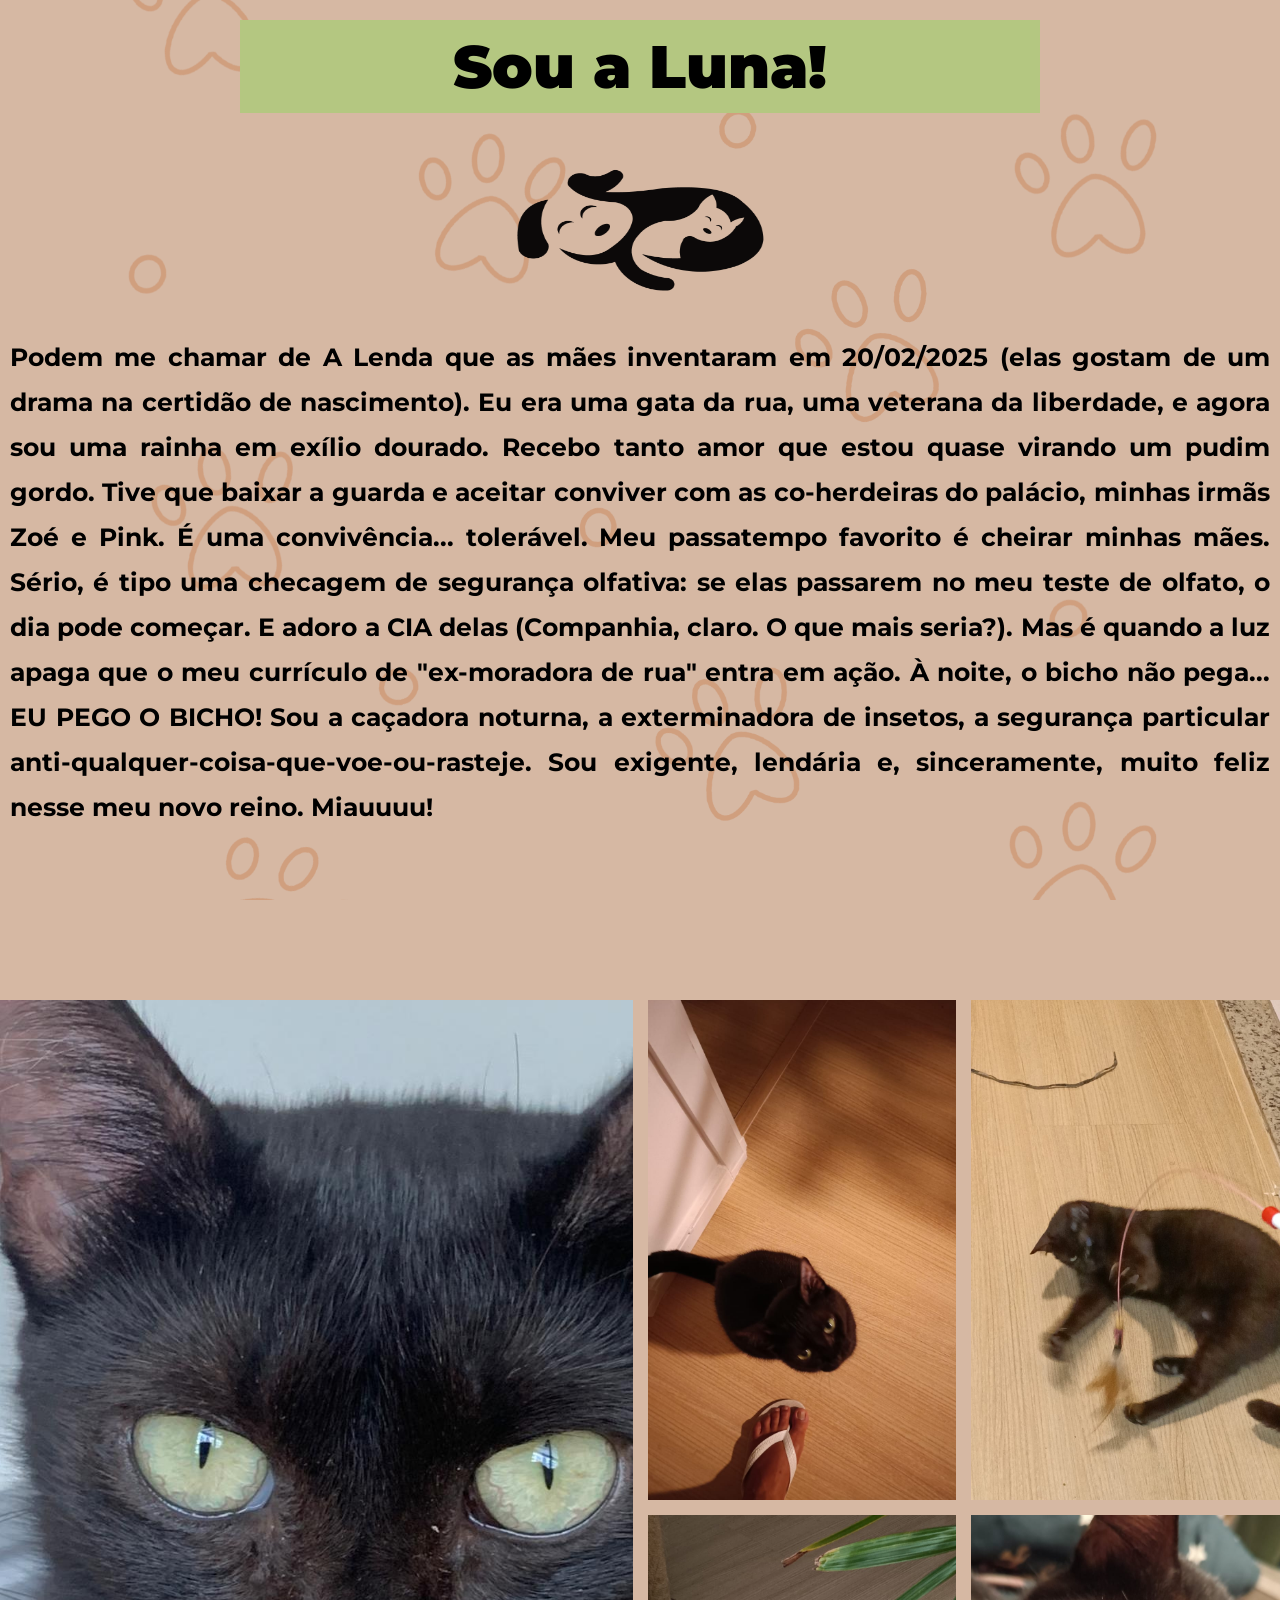
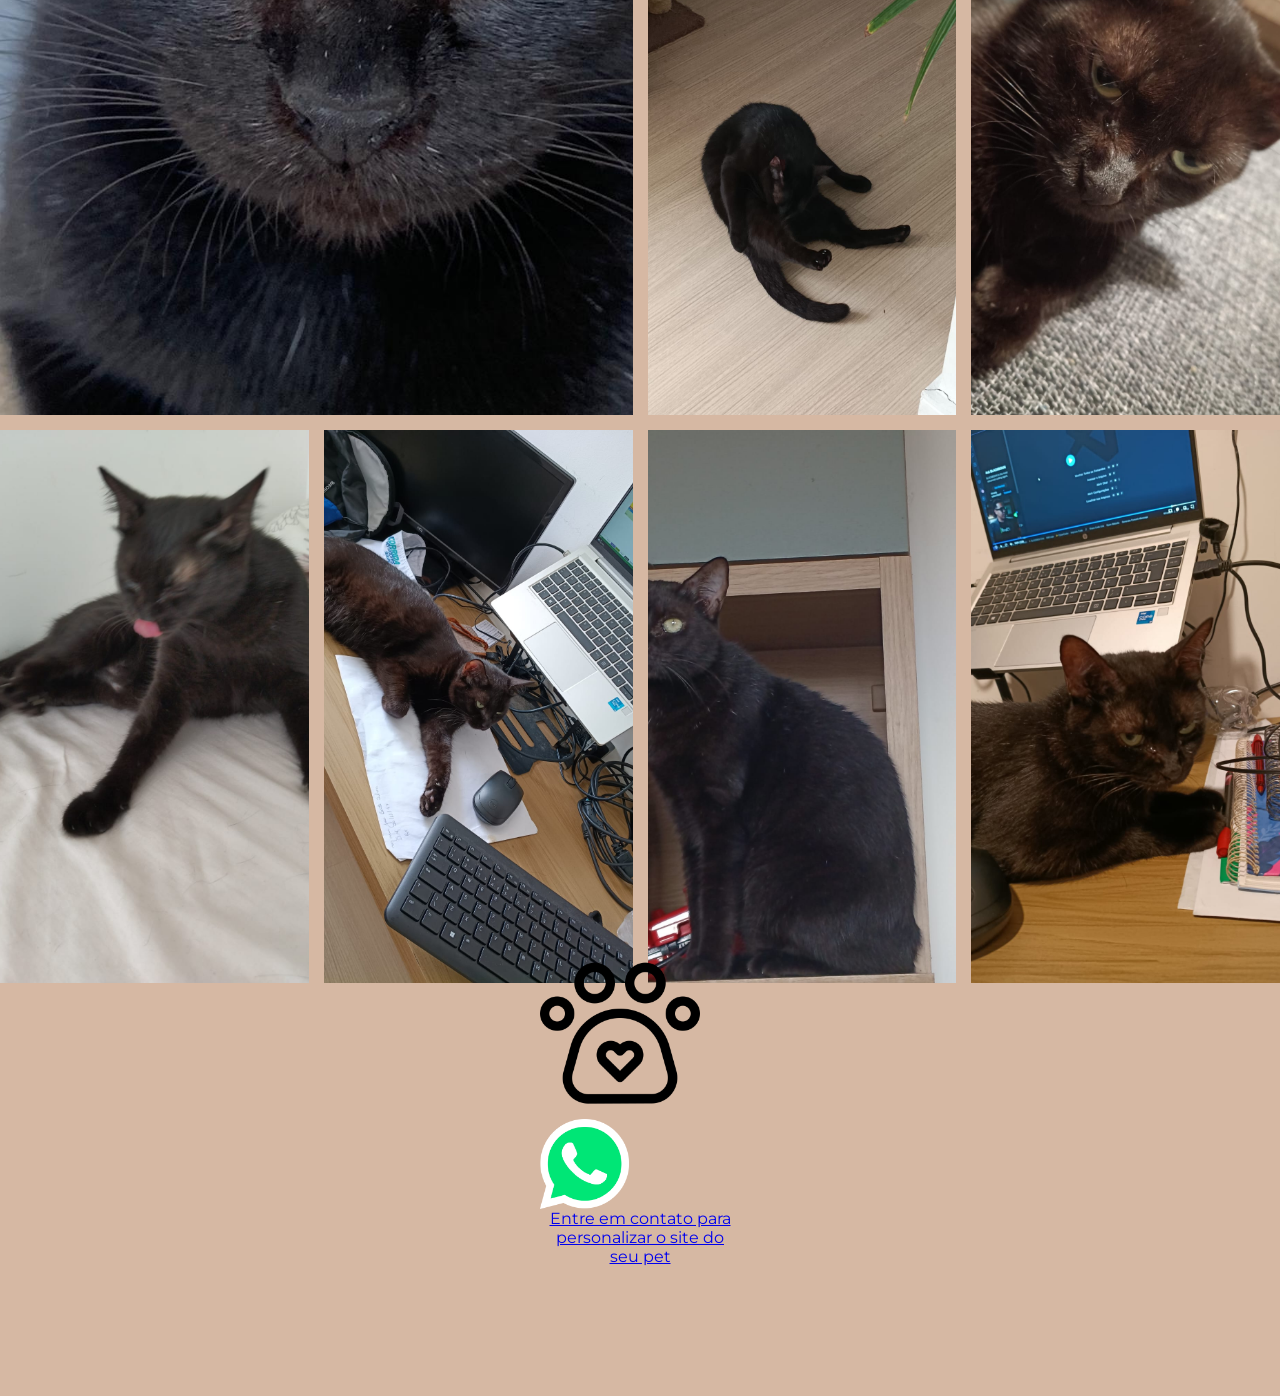
==== luna.html @ 85b07d30 "primeira" ====
<!DOCTYPE html>
<html lang="pt-br">

<head>
    <meta charset="UTF-8">
    <meta name="viewport" content="width=device-width, initial-scale=1.0">
    <title>Luna</title>
    <link rel="preconnect" href="https://fonts.googleapis.com">
    <link rel="preconnect" href="https://fonts.gstatic.com" crossorigin>
    <link href="https://fonts.googleapis.com/css2?family=Montserrat:ital,wght@0,100..900;1,100..900&display=swap"
        rel="stylesheet">

    <link rel="stylesheet" href="./styles.css">
</head>

<body class="home">
    <!-- <div class="mascara">
        <img class="background-image" src="./img/patinhas.png" alt="pets" />

    </div> -->
    <div class="luna">Sou a Luna!</div>
    <img class="cat-gov" src="./img/cat_dog.png" alt="Foto do gato e do cachorro" />
    <br>
    <h1 class="vida-zoe"> Podem me chamar de A Lenda que as mães inventaram em 20/02/2025 (elas gostam de um drama na
        certidão de nascimento).

        Eu era uma gata da rua, uma veterana da liberdade, e agora sou uma rainha em exílio dourado. Recebo tanto amor
        que estou quase virando um pudim gordo. Tive que baixar a guarda e aceitar conviver com as co-herdeiras do
        palácio, minhas irmãs Zoé e Pink. É uma convivência... tolerável.

        Meu passatempo favorito é cheirar minhas mães. Sério, é tipo uma checagem de segurança olfativa: se elas
        passarem no meu teste de olfato, o dia pode começar. E adoro a CIA delas (Companhia, claro. O que mais seria?).

        Mas é quando a luz apaga que o meu currículo de "ex-moradora de rua" entra em ação. À noite, o bicho não pega...
        EU PEGO O BICHO! Sou a caçadora noturna, a exterminadora de insetos, a segurança particular
        anti-qualquer-coisa-que-voe-ou-rasteje.

        Sou exigente, lendária e, sinceramente, muito feliz nesse meu novo reino. Miauuuu!</h1>
    <section class="galeria">
        <div class="container">
            <div class="section-header">

            </div>
            <div class="galeria-grid">

                <div class="galeria-item grande">
                    <img src="./img/luna/luna1.jpeg"" alt=" foto_luna1">
                </div>
                <div class="galeria-item">
                    <img src="./img/luna/luna2.jpeg" alt="foto_luna2">
                </div>
                <div class="galeria-item">
                    <img src="./img/luna/luna4.jpeg" alt="foto_luna4">
                </div>
                <div class="galeria-item">
                    <img src="./img/luna/luna5.jpeg" alt="foto_luna5">
                </div>
                <div class="galeria-item">
                    <img src="./img/luna/luna6.jpeg" alt="foto_luna6">
                </div>
                <div class="galeria-item">
                    <img src="./img/luna/luna3.jpeg" alt="foto_luna3">
                </div>
                <div class="galeria-item">
                    <img src="./img/luna/luna7.jpeg" alt="foto_luna7">
                </div>
                <div class="galeria-item">
                    <img src="./img/luna/luna8.jpeg" alt="foto_luna8">
                </div>
                <div class="galeria-item">
                    <img src="./img/luna/luna9.jpeg" alt="foto_luna9">
                </div>
            </div>
        </div>

        <div class="voltar">
            <a href="./index.html" title="Voltar ao início">
                <img src="./img/patinha.png" alt="Patinha para voltar" />
                <span class="legenda">Clique na pata para voltar ao início do site</span>
            </a>
        </div>

        <div class="link-whatsapp">
            <a href="https://wa.me/5579999920872?text=Quero%20um%20site%20personalidade%20para%20meu%20pet."
                target="_blank" rel="noopener noreferrer">
                <img src="./img/whatsapp.png" alt="WhatsApp" />
                <div class="whatsapp-texto">
                    <p>Entre em contato para</p>
                    <p>personalizar o site do seu pet</p>
                </div>

</body>

</html>
---- styles.css ----
* {
  margin: 0;
  padding: 0;
  box-sizing: border-box;
  font-family: "Montserrat", sans-serif;
}

body.home {
  position: relative;
  /* preciso para posicionar o pseudoelemento */
  background-color: rgb(214, 184, 163);
  overflow-x: hidden;
  /* evita scroll horizontal */
  /* seus demais estilos do body */
}

body.home::before {
  content: "";
  position: fixed;
  /* fixa na tela */
  top: 0;
  left: 0;
  width: 100vw;
  /* ocupa toda a largura da viewport */
  height: 100vh;
  /* ocupa toda a altura da viewport */
  background-image: url('./img/patinhas.png');
  background-repeat: no-repeat;
  background-position: center center;
  background-size: cover;
  /* cobre toda a área */
  opacity: 0.3;
  /* deixa a imagem mais suave, ajuste como quiser */
  pointer-events: none;
  /* para não bloquear cliques */
  z-index: -2;
  /* fica na frente do fundo do body, mas atrás do conteúdo */
}

/* Fundo patinhas (atrás de tudo) */
.fundo-pat {
  position: fixed;
  top: 0;
  left: 0;
  width: 100vw;
  /* ocupa 100% da largura da viewport */
  height: 100vh;
  /* ocupa 100% da altura da viewport */
  background-image: url('./img/patinhas.png');
  background-repeat: no-repeat;
  background-position: center center;
  background-size: cover;
  /* cobre toda a área, mantendo proporção */
  opacity: 0.3;
  /* deixa a imagem suave */
  z-index: -2;
  /* fica atrás de tudo */
  pointer-events: none;
  /* não bloqueia cliques */
}

/* Fundo toda.jpeg (acima das patinhas, atrás do conteúdo) */
.fundo-toda {
  position: fixed;
  top: 50%;
  left: 50%;
  width: 60vw;
  height: 100vh;
  background-image: url('./img/toda.jpeg');
  background-repeat: no-repeat;
  background-position: center center;

  /* Aumenta a imagem para 120% do tamanho do container */
  background-size: 120% auto;
  /* 120% largura, altura automática */

  transform: translate(-50%, -50%);
  opacity: 1;
  z-index: -1;
  pointer-events: none;
}


/* Botões */
.meninas button {
  position: fixed;
  padding: 10px 20px;
  font-size: 28px;
  cursor: pointer;
  border: none;
  border-radius: 30px;
  width: 239px;
  height: 64px;
  filter: drop-shadow(0px 4px 4px rgba(0, 0, 0, 0.25));
  font-weight: 700;
  z-index: 10;
  pointer-events: auto;
  transition: background-color 0.3s;
}

/* Posicionamento dos botões */
#btn1 {
  top: 60vh;
  left: 25vw;
  background-color: rgb(161, 96, 58);
  color: white;
}

#btn2 {
  top: 60vh;
  left: 45vw;
  background-color: rgb(180, 199, 129);
  color: black;
}

#btn3 {
  top: 60vh;
  left: 65vw;
  background-color: rgb(21, 12, 7);
  color: white;
}

/* Conteúdo */
.content {
  position: fixed;
  top: 20px;
  left: 50%;
  padding: 20px 40px;
  text-align: center;
  max-width: 800px;
  width: 100vw;
  transform: translateX(-50%);
  z-index: 20;
  color: black;
  background-color: rgb(214, 184, 163);
  border-radius: 30px;
}

.content h1 {
  font-size: 30px;
  margin-bottom: 20px;
}

.content p {
  font-size: 22px;
  max-width: 800px;
  margin: 0 auto;
  color: black;
}

.content img {
  width: 40px;
  vertical-align: middle;
  margin: 0 6px;
}

.zoe {
  color: brown;
  top: 20px;
  left: 50%;
  padding: 10px;
  text-align: center;
  max-width: 800px;
  margin: 20px auto;
  font-size: 5px;
  background: rgb(161, 96, 58);
  color: white;
  font-weight: 900;
  font-size: 60px;


}

.luna {
  color: rgb(53, 6, 221);
  top: 20px;
  left: 50%;
  padding: 10px;
  text-align: center;
  max-width: 800px;
  margin: 20px auto;
  font-size: 50px;
  background: rgb(180, 199, 129);
  color: black;
  font-weight: 900;
  font-size: 60px;

}

.pink {
  color: rgb(218, 221, 9);
  top: 20px;
  left: 50%;
  padding: 10px;
  text-align: center;
  max-width: 800px;
  margin: 20px auto;
  font-size: 50px;
  background: rgb(21, 12, 7);
  color: white;
  font-weight: 900;
  font-size: 60px;

}

.imagem-zoe2 {
  height: 500px;
  top: 20px;
  left: 50%;
  padding: 10px;
  text-align: center;
  max-width: 800px;
  margin: 20px auto;

}

.galeria {
  background: var(--bg);
  padding: 100px 0;
}

.galeria-grid {
  display: grid;
  grid-template-columns: repeat(4, 1fr);
  grid-template-rows: repeat(2, 500px);
  gap: 15px;
}

/* Primeiro item ocupa 2 colunas e 2 linhas */
.galeria-item.grande {
  grid-column: span 2;
  grid-row: span 2;
}

.galeria-item {
  border-radius: var(--radius-sm);
  overflow: hidden;
  position: relative;
}

.galeria-item img {
  width: 100%;
  height: 100%;
  object-fit: cover;
  transition: var(--transition);
}

.galeria-item:hover img {
  transform: scale(1.1);
}

.vida-zoe {
  top: 5%; 
  /* left: 0%;   */
  padding: 10px;
  text-align: justify;
  max-width: 1500px;
  margin: 60px auto;
  line-height: 180%;
  font-size: 25px;
  /* background-color: rgb(214, 184, 163) ; */
}

.cat-gov {
  position:relative;
  top: 30px;
  left: 50%;
  transform: translateX(-50%);
  width: 30vh;
  height: 10vw;
  z-index: 100;  
}

.voltar {
  position:relative;
  bottom: 30px;
  left: 50%;
  transform: translateX(-50%);
  width: 200px;
  text-align: center;
  cursor: pointer;
  z-index: 10;
  
}

.voltar img {
  width: 80%;
  height: auto;
  display: block;
  margin-bottom: 6px;
}

.voltar .legenda {
  position:relative;
  bottom: 60px;
  /* 30px acima da imagem */
  left: 100%; 
  transform: translateX(-50%);
  font-size: 16px;
  color: #333;
  background-color: rgba(255, 255, 255, 0.8);
  padding: 5px 10px;
  border-radius: 5px;
  white-space: nowrap;
  display: none;
  /* esconder por padrão */
  user-select: none;
}

.voltar:hover .legenda {
  display: block;
}

.link-whatsapp {
  position:relative;
  bottom: 30px;
  left: 50%;
  transform: translateX(-50%);
  width: 200px;
  text-align: center;
  cursor: pointer;
  z-index: 10;
  /* position:relative;
  bottom: 50px;
  right: 30px;
  z-index: 1000;
  cursor: pointer; */
}

.link-whatsapp img {
  height: 90px;
  display: block;


}
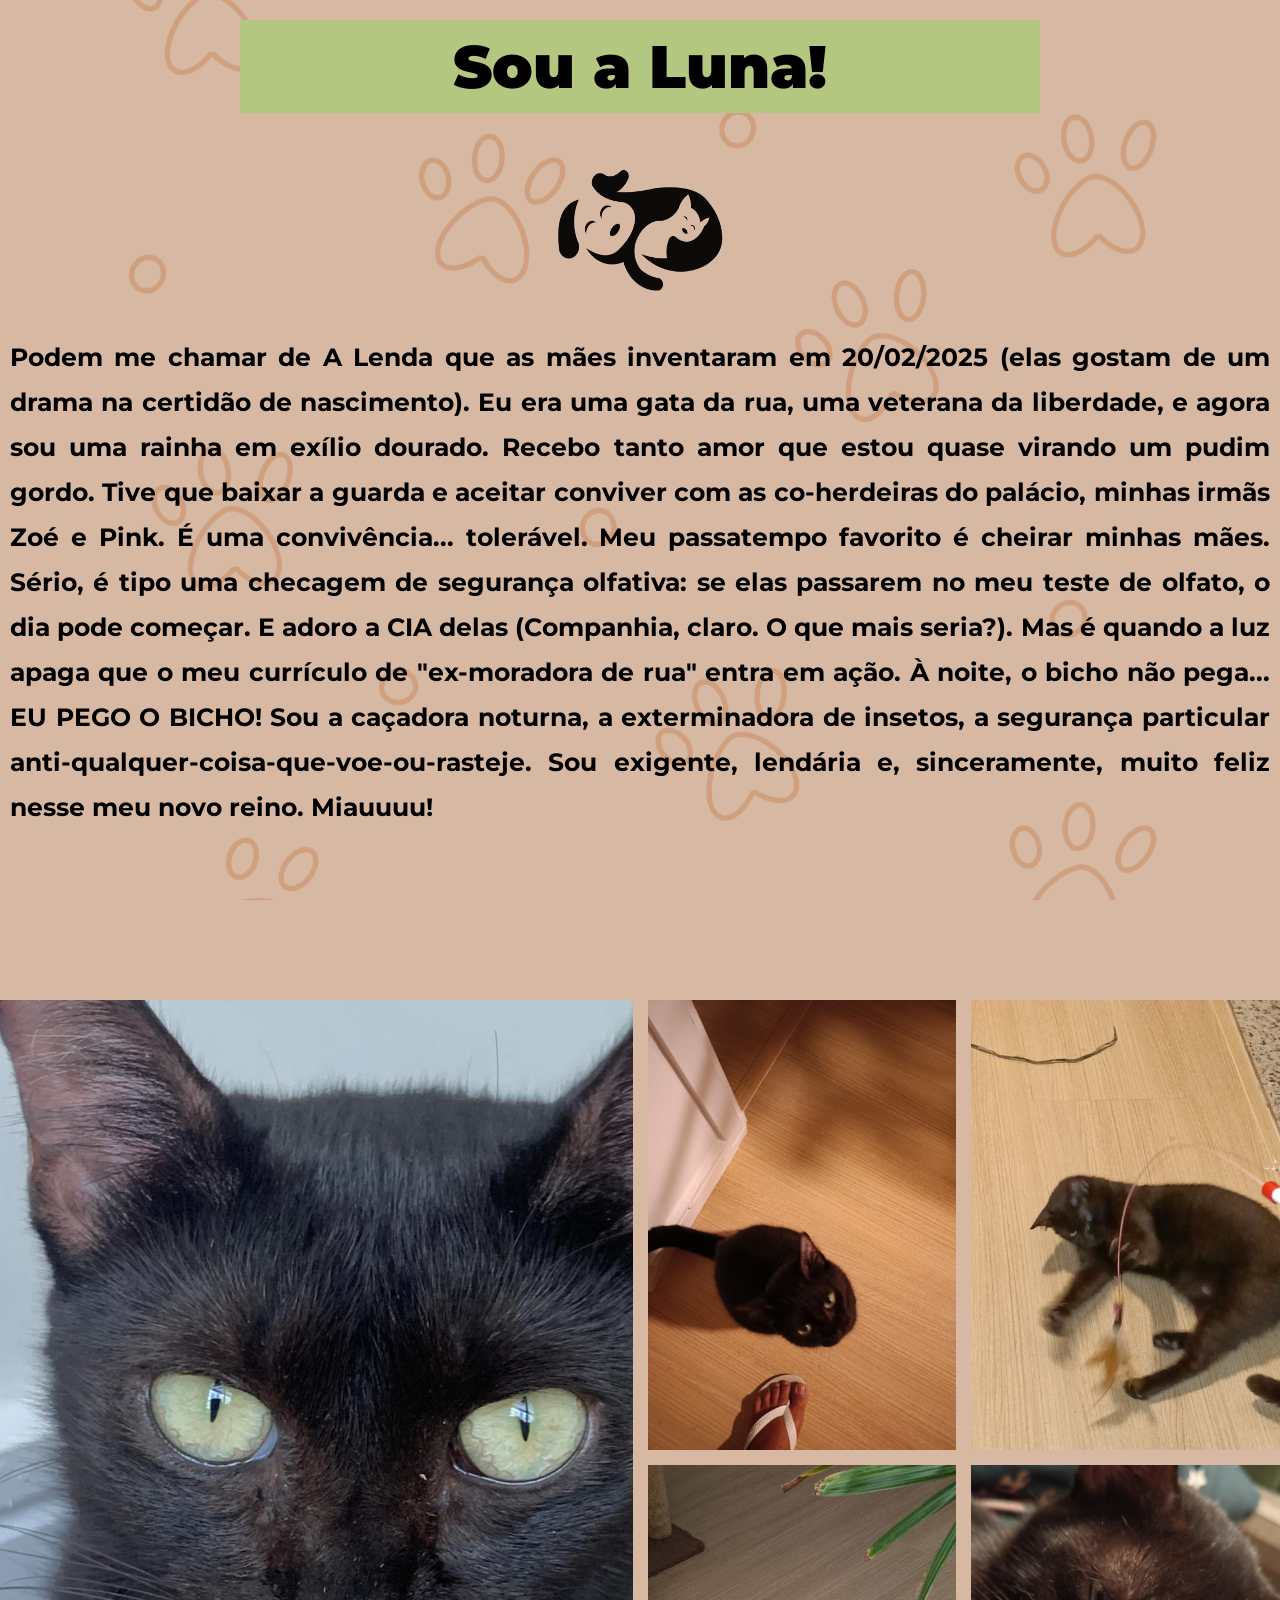
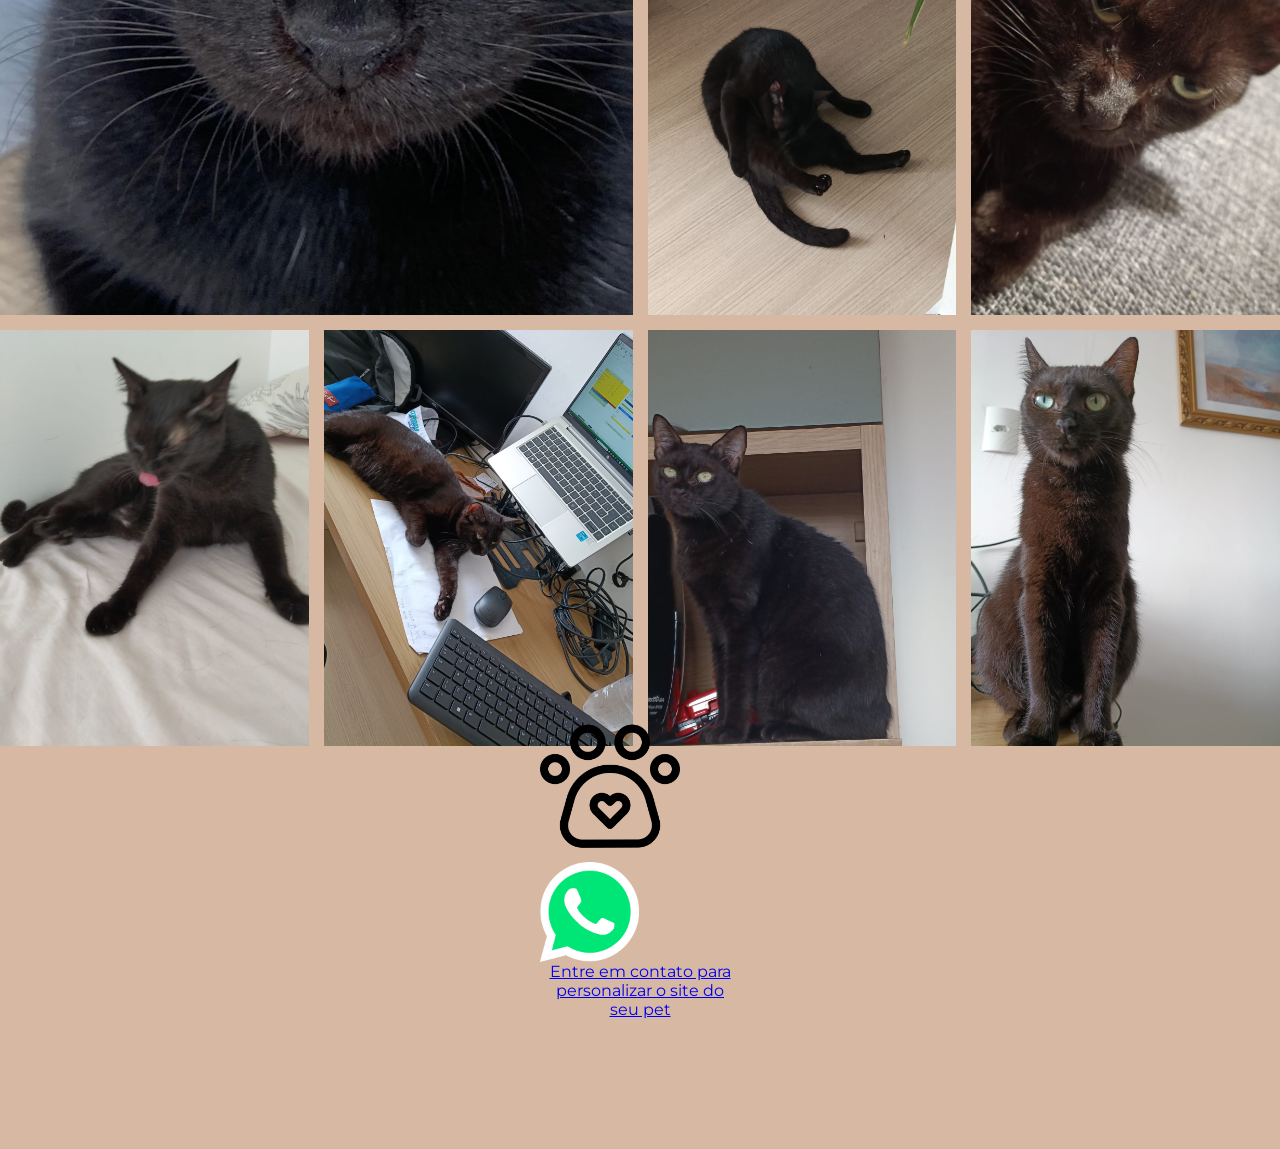
==== commit 478d8ac5: "correcao niver Pink e melhorias" ====
--- a/luna.html
+++ b/luna.html
@@ -14,10 +14,7 @@
 </head>
 
 <body class="home">
-    <!-- <div class="mascara">
-        <img class="background-image" src="./img/patinhas.png" alt="pets" />
-
-    </div> -->
+   
     <div class="luna">Sou a Luna!</div>
     <img class="cat-gov" src="./img/cat_dog.png" alt="Foto do gato e do cachorro" />
     <br>
@@ -68,7 +65,7 @@
                     <img src="./img/luna/luna8.jpeg" alt="foto_luna8">
                 </div>
                 <div class="galeria-item">
-                    <img src="./img/luna/luna9.jpeg" alt="foto_luna9">
+                    <img src="./img/luna/luna_olhos.jpeg" alt="foto_olhos">
                 </div>
             </div>
         </div>
--- a/styles.css
+++ b/styles.css
@@ -168,7 +168,6 @@
   font-weight: 900;
   font-size: 60px;
 
-
 }
 
 .luna {
@@ -222,7 +221,7 @@
 .galeria-grid {
   display: grid;
   grid-template-columns: repeat(4, 1fr);
-  grid-template-rows: repeat(2, 500px);
+  grid-template-rows: repeat(2, 450px);
   gap: 15px;
 }
 
@@ -251,14 +250,14 @@
 
 .vida-zoe {
   top: 5%; 
-  /* left: 0%;   */
+  
   padding: 10px;
   text-align: justify;
   max-width: 1500px;
   margin: 60px auto;
   line-height: 180%;
   font-size: 25px;
-  /* background-color: rgb(214, 184, 163) ; */
+ 
 }
 
 .cat-gov {
@@ -266,7 +265,7 @@
   top: 30px;
   left: 50%;
   transform: translateX(-50%);
-  width: 30vh;
+  width: 20vh;
   height: 10vw;
   z-index: 100;  
 }
@@ -284,7 +283,7 @@
 }
 
 .voltar img {
-  width: 80%;
+  width: 70%;
   height: auto;
   display: block;
   margin-bottom: 6px;
@@ -293,7 +292,7 @@
 .voltar .legenda {
   position:relative;
   bottom: 60px;
-  /* 30px acima da imagem */
+  
   left: 100%; 
   transform: translateX(-50%);
   font-size: 16px;
@@ -320,16 +319,188 @@
   text-align: center;
   cursor: pointer;
   z-index: 10;
-  /* position:relative;
-  bottom: 50px;
-  right: 30px;
-  z-index: 1000;
-  cursor: pointer; */
+ 
 }
 
 .link-whatsapp img {
-  height: 90px;
+  height: 100px;
   display: block;
 
 
-}+}
+
+@media screen and (max-width: 900px) {
+    
+    home {
+       width: 100%;
+       height: 50%;
+       padding: 0;
+       margin: 0;
+ 
+    }
+
+  .content h1 {
+  font-size: 20px;
+  margin-bottom: 5px;
+}
+
+.content p {
+  font-size: 15px;
+  max-width: 800px;
+  margin: auto;
+  color: black;
+}
+
+.content img {
+  width: 20px;
+  vertical-align: middle;
+  margin: 0 6px;
+}
+ .meninas button {
+    position: fixed;
+    padding: 5px 10px;
+    font-size: 20px;
+    cursor: pointer;
+    border: none;
+    border-radius: 30px;
+    width: 15%;
+    height: 30px;
+    filter: drop-shadow(0px 4px 4px rgba(0, 0, 0, 0.25));
+    font-weight: 400; /* Nota: font-weight geralmente usa valores como 400, 700 */
+    z-index: 5;
+    pointer-events: auto;
+    transition: background-color 0.3s;
+  }
+
+#btn1 {
+  top: 60vh;
+  left: 20vw;
+  background-color: rgb(161, 96, 58);
+  color: white;
+}
+
+#btn2 {
+  top: 60vh;
+  left: 45vw;
+  background-color: rgb(180, 199, 129);
+  color: black;
+}
+
+#btn3 {
+  top: 60vh;
+  left: 65vw;
+  background-color: rgb(21, 12, 7);
+  color: white;
+}
+
+
+.zoe {
+  color: brown;
+  top: 20px;
+  left: 50%;
+  padding: 10px;
+  text-align: center;
+  max-width: 300px;
+  margin: 20px auto;
+  font-size: 5px;
+  background: rgb(161, 96, 58);
+  color: white;
+  font-weight: 800;
+  font-size: 50px;
+
+
+}
+
+.luna {
+  color: rgb(53, 6, 221);
+  top: 20px;
+  left: 50%;
+  padding: 10px;
+  text-align: center;
+  max-width: 300px;
+  margin: 20px auto;
+  font-size: 5px;
+  background: rgb(180, 199, 129);
+  color: black;
+  font-weight: 800;
+  font-size: 50px;
+
+}
+
+.pink {
+  color: rgb(218, 221, 9);
+  top: 20px;
+  left: 50%;
+  padding: 10px;
+  text-align: center;
+  max-width: 300px;
+  margin: 20px auto;
+  font-size: 50px;
+  background: rgb(21, 12, 7);
+  color: white;
+  font-weight: 800;
+  font-size: 50px;
+
+}
+
+
+.vida-zoe {
+  top: 5%; 
+  
+  padding: 10px;
+  text-align: justify;
+  max-width: 300px;
+  margin: 60px auto;
+  line-height: 180%;
+  font-size: 20px;
+  
+}
+
+.cat-gov {
+  position:relative;
+  top: 30px;
+  left: 50%;
+  transform: translateX(-50%);
+  width: 20vh;
+  height: 20vw;
+  z-index: 100;  
+}
+
+.galeria {
+  background: var(--bg);
+  padding: 20px 0;
+}
+
+.galeria-grid {
+  display: grid;
+  grid-template-columns: repeat(2, 1fr);
+  grid-template-rows: repeat(2, 200px);
+  gap: 15px;
+}
+
+.voltar img {
+  width: 40%;
+  height: auto;
+  display: block;
+  margin-bottom: 6px;
+}
+.link-whatsapp {
+  position:relative;
+  bottom: 30px;
+  left: 70%;
+  transform: translateX(-50%);
+  width: 200px;
+  text-align: center;
+  cursor: pointer;
+  z-index: 5;
+ 
+}
+
+.link-whatsapp img {
+  height: 60px;
+  display: block;
+
+
+}
+
+}
